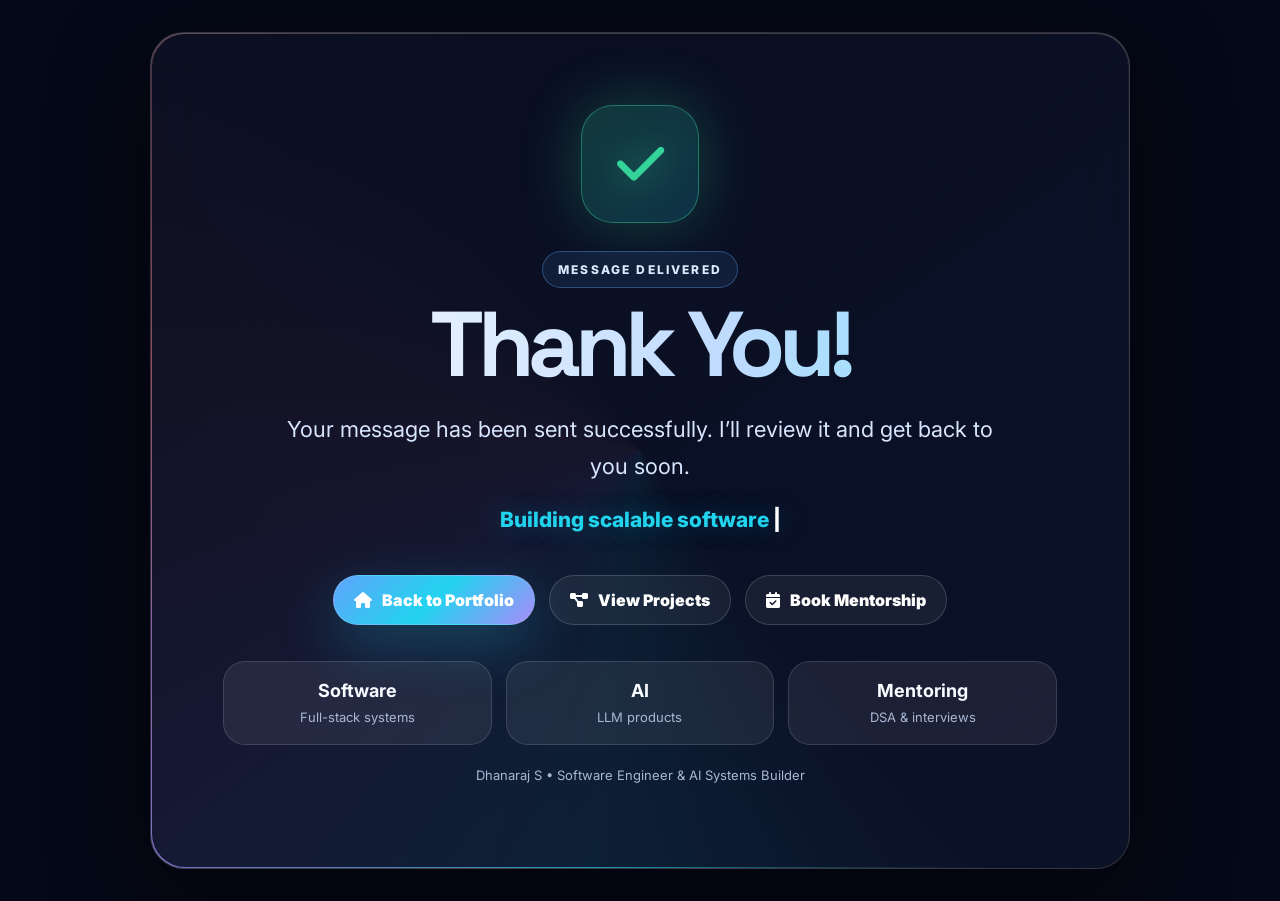
==== thankyou.html @ f724cb5c "Add files via upload" ====
<!DOCTYPE html>
<html lang="en">
<head>
  <meta charset="UTF-8" />
  <meta name="viewport" content="width=device-width, initial-scale=1.0" />
  <title>Message Sent | Dhanaraj S</title>
  <link rel="icon" href="favicon.ico" />
  <link rel="preconnect" href="https://fonts.googleapis.com" />
  <link rel="preconnect" href="https://fonts.gstatic.com" crossorigin />
  <link href="https://fonts.googleapis.com/css2?family=Inter:wght@400;500;600;700;800;900&family=Space+Grotesk:wght@600;700&display=swap" rel="stylesheet" />
  <link rel="stylesheet" href="https://cdnjs.cloudflare.com/ajax/libs/font-awesome/6.1.2/css/all.min.css" />
  <style>
    :root{
      --bg:#050816;
      --panel:rgba(13,18,39,.68);
      --line:rgba(255,255,255,.13);
      --text:#f8fbff;
      --muted:#aab7d4;
      --cyan:#22d3ee;
      --blue:#60a5fa;
      --violet:#a78bfa;
      --pink:#fb7185;
      --green:#34d399;
    }
    *{box-sizing:border-box}
    html,body{min-height:100%;margin:0;font-family:Inter,system-ui,-apple-system,Segoe UI,sans-serif;background:var(--bg);color:var(--text);overflow-x:hidden}
    body:before{content:"";position:fixed;inset:0;background:
      radial-gradient(circle at 12% 18%, rgba(34,211,238,.24), transparent 28%),
      radial-gradient(circle at 82% 16%, rgba(167,139,250,.23), transparent 30%),
      radial-gradient(circle at 50% 88%, rgba(251,113,133,.15), transparent 35%),
      linear-gradient(135deg,#050816 0%,#081022 46%,#120a2b 100%);z-index:-4}
    body:after{content:"";position:fixed;inset:0;pointer-events:none;opacity:.28;background-image:linear-gradient(rgba(255,255,255,.04) 1px,transparent 1px),linear-gradient(90deg,rgba(255,255,255,.04) 1px,transparent 1px);background-size:44px 44px;mask-image:radial-gradient(circle at center, black, transparent 74%);z-index:-3}
    .orb{position:fixed;border-radius:999px;filter:blur(4px);opacity:.8;z-index:-2;animation:drift 10s ease-in-out infinite alternate}
    .orb.one{width:270px;height:270px;left:-80px;top:10%;background:radial-gradient(circle,#22d3ee,transparent 65%)}
    .orb.two{width:320px;height:320px;right:-110px;top:20%;background:radial-gradient(circle,#a78bfa,transparent 65%);animation-delay:-3s}
    .orb.three{width:240px;height:240px;left:35%;bottom:-100px;background:radial-gradient(circle,#fb7185,transparent 65%);animation-delay:-6s}
    @keyframes drift{to{transform:translate3d(28px,-34px,0) scale(1.08)}}
    .wrap{min-height:100vh;display:grid;place-items:center;padding:32px 18px;position:relative}
    .card{width:min(980px,100%);position:relative;padding:clamp(28px,6vw,72px);border:1px solid var(--line);border-radius:34px;background:linear-gradient(145deg,rgba(255,255,255,.11),rgba(255,255,255,.045));box-shadow:0 30px 100px rgba(0,0,0,.48), inset 0 1px 0 rgba(255,255,255,.15);backdrop-filter:blur(22px);overflow:hidden;isolation:isolate}
    .card:before{content:"";position:absolute;inset:-2px;background:conic-gradient(from 140deg, transparent, rgba(34,211,238,.7), rgba(167,139,250,.74), rgba(251,113,133,.55), transparent 52%);z-index:-2;animation:spin 8s linear infinite}
    .card:after{content:"";position:absolute;inset:1px;border-radius:33px;background:linear-gradient(145deg,rgba(8,13,31,.94),rgba(11,18,42,.87));z-index:-1}
    @keyframes spin{to{transform:rotate(360deg)}}
    .success-icon{width:118px;height:118px;border-radius:32px;margin:0 auto 28px;display:grid;place-items:center;background:linear-gradient(135deg,rgba(52,211,153,.22),rgba(34,211,238,.18));border:1px solid rgba(52,211,153,.42);box-shadow:0 0 60px rgba(52,211,153,.28);animation:pop 900ms cubic-bezier(.2,1.4,.2,1), pulse 2.2s ease-in-out infinite 1s}
    .success-icon i{font-size:54px;color:var(--green);filter:drop-shadow(0 0 18px rgba(52,211,153,.65))}
    @keyframes pop{0%{transform:scale(.4) rotate(-18deg);opacity:0}100%{transform:scale(1) rotate(0);opacity:1}}
    @keyframes pulse{50%{transform:translateY(-6px) scale(1.04)}}
    .eyebrow{text-align:center;display:block;margin:0 auto 14px;width:max-content;max-width:100%;padding:10px 15px;border-radius:999px;border:1px solid rgba(96,165,250,.35);background:rgba(96,165,250,.1);color:#dbeafe;font-weight:800;font-size:12px;letter-spacing:.18em;text-transform:uppercase}
    h1{font-family:"Space Grotesk",Inter,sans-serif;text-align:center;font-size:clamp(42px,8vw,92px);line-height:.92;margin:0;letter-spacing:-.07em;background:linear-gradient(90deg,#fff,#bfdbfe,#67e8f9,#c4b5fd,#fff);-webkit-background-clip:text;background-clip:text;color:transparent;background-size:240% auto;animation:shine 5s linear infinite}
    @keyframes shine{to{background-position:240% center}}
    .lead{max-width:720px;margin:24px auto 0;text-align:center;font-size:clamp(17px,2.5vw,22px);line-height:1.7;color:#d7e5ff}
    .typing{height:34px;margin:22px auto 0;text-align:center;color:var(--cyan);font-weight:800;font-size:clamp(15px,2.4vw,21px);text-shadow:0 0 28px rgba(34,211,238,.34)}
    .cursor{display:inline-block;margin-left:4px;color:#fff;animation:blink .85s steps(2,end) infinite}@keyframes blink{50%{opacity:0}}
    .actions{display:flex;gap:14px;justify-content:center;flex-wrap:wrap;margin-top:34px}
    .btn{position:relative;display:inline-flex;align-items:center;gap:10px;padding:14px 20px;border-radius:999px;text-decoration:none;font-weight:900;color:#fff;border:1px solid rgba(255,255,255,.16);transition:transform .25s ease,box-shadow .25s ease,background .25s ease;overflow:hidden}
    .btn.primary{background:linear-gradient(135deg,var(--blue),var(--cyan),var(--violet));box-shadow:0 20px 55px rgba(34,211,238,.25)}
    .btn.ghost{background:rgba(255,255,255,.06)}
    .btn:hover{transform:translateY(-4px);box-shadow:0 24px 70px rgba(96,165,250,.26)}
    .mini-grid{display:grid;grid-template-columns:repeat(3,1fr);gap:14px;margin-top:36px}
    .mini{padding:18px;border-radius:22px;background:rgba(255,255,255,.07);border:1px solid var(--line);text-align:center;animation:float 4s ease-in-out infinite}
    .mini:nth-child(2){animation-delay:-1.2s}.mini:nth-child(3){animation-delay:-2.4s}@keyframes float{50%{transform:translateY(-9px)}}
    .mini b{display:block;font-size:18px;margin-bottom:5px}.mini span{color:var(--muted);font-size:13px}
    .confetti{position:fixed;top:-16px;width:10px;height:18px;border-radius:4px;opacity:.9;animation:fall linear forwards;z-index:4}@keyframes fall{to{transform:translate3d(var(--x),110vh,0) rotate(720deg);opacity:.1}}
    .footer-note{text-align:center;color:var(--muted);font-size:13px;margin-top:22px}
    @media(max-width:640px){.wrap{padding:18px 12px}.card{border-radius:26px;padding:28px 18px;backdrop-filter:blur(12px)}.success-icon{width:92px;height:92px;border-radius:25px}.success-icon i{font-size:42px}.mini-grid{grid-template-columns:1fr}.btn{width:100%;justify-content:center}.orb{filter:blur(10px);opacity:.45}}
    @media(prefers-reduced-motion:reduce){*,*:before,*:after{animation:none!important;transition:none!important}}
  </style>
</head>
<body>
  <div class="orb one"></div><div class="orb two"></div><div class="orb three"></div>
  <main class="wrap">
    <section class="card" aria-label="Message sent confirmation">
      <div class="success-icon"><i class="fa-solid fa-check"></i></div>
      <p class="eyebrow">Message delivered</p>
      <h1>Thank You!</h1>
      <p class="lead">Your message has been sent successfully. I’ll review it and get back to you soon.</p>
      <div class="typing"><span id="thankType">Connecting ideas to engineering outcomes</span><span class="cursor">|</span></div>
      <div class="actions">
        <a class="btn primary" href="index.html#home"><i class="fa-solid fa-house"></i> Back to Portfolio</a>
        <a class="btn ghost" href="index.html#projects"><i class="fa-solid fa-diagram-project"></i> View Projects</a>
        <a class="btn ghost" href="https://topmate.io/dhanaraj_sujatha10/"><i class="fa-solid fa-calendar-check"></i> Book Mentorship</a>
      </div>
      <div class="mini-grid">
        <div class="mini"><b>Software</b><span>Full-stack systems</span></div>
        <div class="mini"><b>AI</b><span>LLM products</span></div>
        <div class="mini"><b>Mentoring</b><span>DSA & interviews</span></div>
      </div>
      <p class="footer-note">Dhanaraj S • Software Engineer & AI Systems Builder</p>
    </section>
  </main>
  <script>
    const words=["Building scalable software","Designing AI products","Creating developer tools","Solving real-world problems","Mentoring future engineers"];
    const el=document.getElementById('thankType');let wi=0,ci=0,del=false;
    function type(){const w=words[wi];el.textContent=w.slice(0,ci);if(!del&&ci<w.length)ci++;else if(!del){del=true;setTimeout(type,1200);return}else if(ci>0)ci--;else{del=false;wi=(wi+1)%words.length}setTimeout(type,del?38:70)}type();
    const colors=['#22d3ee','#60a5fa','#a78bfa','#fb7185','#34d399','#fbbf24'];
    for(let i=0;i<72;i++){const c=document.createElement('i');c.className='confetti';c.style.left=Math.random()*100+'vw';c.style.background=colors[i%colors.length];c.style.setProperty('--x',(Math.random()*220-110)+'px');c.style.animationDuration=(2.4+Math.random()*3.2)+'s';c.style.animationDelay=(Math.random()*1.2)+'s';document.body.appendChild(c);setTimeout(()=>c.remove(),7000)}
  </script>
</body>
</html>
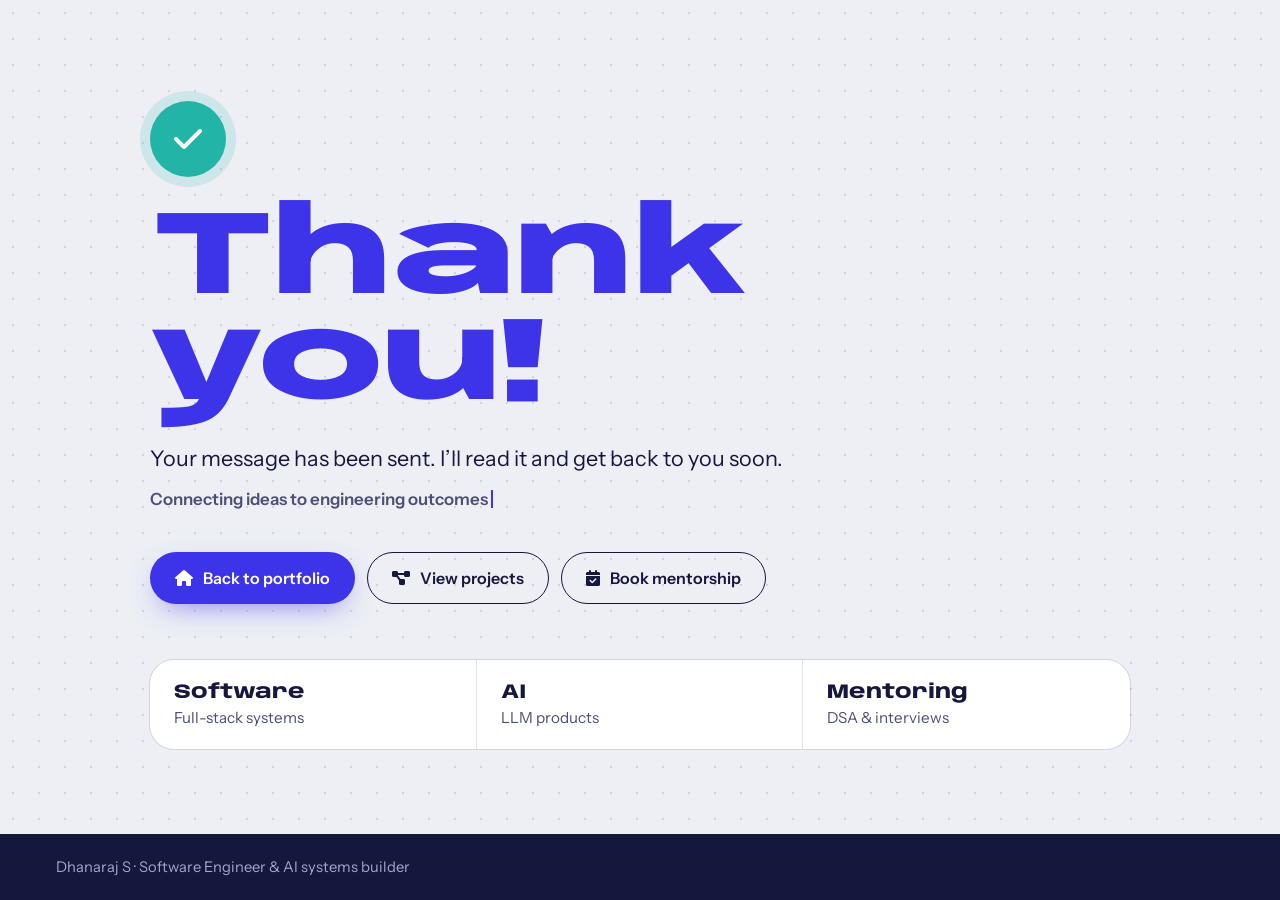
==== commit 02ac86a1: "Add files via upload" ====
--- a/thankyou.html
+++ b/thankyou.html
@@ -3,96 +3,107 @@
 <head>
   <meta charset="UTF-8" />
   <meta name="viewport" content="width=device-width, initial-scale=1.0" />
-  <title>Message Sent | Dhanaraj S</title>
+  <title>Message sent | Dhanaraj S</title>
+  <meta name="theme-color" content="#3D33E8" />
   <link rel="icon" href="favicon.ico" />
   <link rel="preconnect" href="https://fonts.googleapis.com" />
   <link rel="preconnect" href="https://fonts.gstatic.com" crossorigin />
-  <link href="https://fonts.googleapis.com/css2?family=Inter:wght@400;500;600;700;800;900&family=Space+Grotesk:wght@600;700&display=swap" rel="stylesheet" />
-  <link rel="stylesheet" href="https://cdnjs.cloudflare.com/ajax/libs/font-awesome/6.1.2/css/all.min.css" />
+  <link href="https://fonts.googleapis.com/css2?family=Anybody:wdth,wght@50..150,300..900&family=Instrument+Sans:wdth,wght@75..100,400..700&display=swap" rel="stylesheet" />
+  <link rel="stylesheet" href="https://cdnjs.cloudflare.com/ajax/libs/font-awesome/6.5.1/css/all.min.css" />
   <style>
     :root{
-      --bg:#050816;
-      --panel:rgba(13,18,39,.68);
-      --line:rgba(255,255,255,.13);
-      --text:#f8fbff;
-      --muted:#aab7d4;
-      --cyan:#22d3ee;
-      --blue:#60a5fa;
-      --violet:#a78bfa;
-      --pink:#fb7185;
-      --green:#34d399;
+      --paper:#EDEFF5;--surface:#fff;--ink:#15173D;--ink-soft:#4A4F73;--hair:rgba(21,23,61,.12);
+      --cobalt:#3D33E8;--cobalt-dk:#2B22C4;--tide:#22B5A7;--sun:#F5B82E;--buoy:#F0453A;
+      --font-d:"Anybody","Arial Black","Helvetica Neue",sans-serif;
+      --font-b:"Instrument Sans","Helvetica Neue",Arial,sans-serif;
+      --ease-out:cubic-bezier(.16,1,.3,1);
     }
-    *{box-sizing:border-box}
-    html,body{min-height:100%;margin:0;font-family:Inter,system-ui,-apple-system,Segoe UI,sans-serif;background:var(--bg);color:var(--text);overflow-x:hidden}
-    body:before{content:"";position:fixed;inset:0;background:
-      radial-gradient(circle at 12% 18%, rgba(34,211,238,.24), transparent 28%),
-      radial-gradient(circle at 82% 16%, rgba(167,139,250,.23), transparent 30%),
-      radial-gradient(circle at 50% 88%, rgba(251,113,133,.15), transparent 35%),
-      linear-gradient(135deg,#050816 0%,#081022 46%,#120a2b 100%);z-index:-4}
-    body:after{content:"";position:fixed;inset:0;pointer-events:none;opacity:.28;background-image:linear-gradient(rgba(255,255,255,.04) 1px,transparent 1px),linear-gradient(90deg,rgba(255,255,255,.04) 1px,transparent 1px);background-size:44px 44px;mask-image:radial-gradient(circle at center, black, transparent 74%);z-index:-3}
-    .orb{position:fixed;border-radius:999px;filter:blur(4px);opacity:.8;z-index:-2;animation:drift 10s ease-in-out infinite alternate}
-    .orb.one{width:270px;height:270px;left:-80px;top:10%;background:radial-gradient(circle,#22d3ee,transparent 65%)}
-    .orb.two{width:320px;height:320px;right:-110px;top:20%;background:radial-gradient(circle,#a78bfa,transparent 65%);animation-delay:-3s}
-    .orb.three{width:240px;height:240px;left:35%;bottom:-100px;background:radial-gradient(circle,#fb7185,transparent 65%);animation-delay:-6s}
-    @keyframes drift{to{transform:translate3d(28px,-34px,0) scale(1.08)}}
-    .wrap{min-height:100vh;display:grid;place-items:center;padding:32px 18px;position:relative}
-    .card{width:min(980px,100%);position:relative;padding:clamp(28px,6vw,72px);border:1px solid var(--line);border-radius:34px;background:linear-gradient(145deg,rgba(255,255,255,.11),rgba(255,255,255,.045));box-shadow:0 30px 100px rgba(0,0,0,.48), inset 0 1px 0 rgba(255,255,255,.15);backdrop-filter:blur(22px);overflow:hidden;isolation:isolate}
-    .card:before{content:"";position:absolute;inset:-2px;background:conic-gradient(from 140deg, transparent, rgba(34,211,238,.7), rgba(167,139,250,.74), rgba(251,113,133,.55), transparent 52%);z-index:-2;animation:spin 8s linear infinite}
-    .card:after{content:"";position:absolute;inset:1px;border-radius:33px;background:linear-gradient(145deg,rgba(8,13,31,.94),rgba(11,18,42,.87));z-index:-1}
-    @keyframes spin{to{transform:rotate(360deg)}}
-    .success-icon{width:118px;height:118px;border-radius:32px;margin:0 auto 28px;display:grid;place-items:center;background:linear-gradient(135deg,rgba(52,211,153,.22),rgba(34,211,238,.18));border:1px solid rgba(52,211,153,.42);box-shadow:0 0 60px rgba(52,211,153,.28);animation:pop 900ms cubic-bezier(.2,1.4,.2,1), pulse 2.2s ease-in-out infinite 1s}
-    .success-icon i{font-size:54px;color:var(--green);filter:drop-shadow(0 0 18px rgba(52,211,153,.65))}
-    @keyframes pop{0%{transform:scale(.4) rotate(-18deg);opacity:0}100%{transform:scale(1) rotate(0);opacity:1}}
-    @keyframes pulse{50%{transform:translateY(-6px) scale(1.04)}}
-    .eyebrow{text-align:center;display:block;margin:0 auto 14px;width:max-content;max-width:100%;padding:10px 15px;border-radius:999px;border:1px solid rgba(96,165,250,.35);background:rgba(96,165,250,.1);color:#dbeafe;font-weight:800;font-size:12px;letter-spacing:.18em;text-transform:uppercase}
-    h1{font-family:"Space Grotesk",Inter,sans-serif;text-align:center;font-size:clamp(42px,8vw,92px);line-height:.92;margin:0;letter-spacing:-.07em;background:linear-gradient(90deg,#fff,#bfdbfe,#67e8f9,#c4b5fd,#fff);-webkit-background-clip:text;background-clip:text;color:transparent;background-size:240% auto;animation:shine 5s linear infinite}
-    @keyframes shine{to{background-position:240% center}}
-    .lead{max-width:720px;margin:24px auto 0;text-align:center;font-size:clamp(17px,2.5vw,22px);line-height:1.7;color:#d7e5ff}
-    .typing{height:34px;margin:22px auto 0;text-align:center;color:var(--cyan);font-weight:800;font-size:clamp(15px,2.4vw,21px);text-shadow:0 0 28px rgba(34,211,238,.34)}
-    .cursor{display:inline-block;margin-left:4px;color:#fff;animation:blink .85s steps(2,end) infinite}@keyframes blink{50%{opacity:0}}
-    .actions{display:flex;gap:14px;justify-content:center;flex-wrap:wrap;margin-top:34px}
-    .btn{position:relative;display:inline-flex;align-items:center;gap:10px;padding:14px 20px;border-radius:999px;text-decoration:none;font-weight:900;color:#fff;border:1px solid rgba(255,255,255,.16);transition:transform .25s ease,box-shadow .25s ease,background .25s ease;overflow:hidden}
-    .btn.primary{background:linear-gradient(135deg,var(--blue),var(--cyan),var(--violet));box-shadow:0 20px 55px rgba(34,211,238,.25)}
-    .btn.ghost{background:rgba(255,255,255,.06)}
-    .btn:hover{transform:translateY(-4px);box-shadow:0 24px 70px rgba(96,165,250,.26)}
-    .mini-grid{display:grid;grid-template-columns:repeat(3,1fr);gap:14px;margin-top:36px}
-    .mini{padding:18px;border-radius:22px;background:rgba(255,255,255,.07);border:1px solid var(--line);text-align:center;animation:float 4s ease-in-out infinite}
-    .mini:nth-child(2){animation-delay:-1.2s}.mini:nth-child(3){animation-delay:-2.4s}@keyframes float{50%{transform:translateY(-9px)}}
-    .mini b{display:block;font-size:18px;margin-bottom:5px}.mini span{color:var(--muted);font-size:13px}
-    .confetti{position:fixed;top:-16px;width:10px;height:18px;border-radius:4px;opacity:.9;animation:fall linear forwards;z-index:4}@keyframes fall{to{transform:translate3d(var(--x),110vh,0) rotate(720deg);opacity:.1}}
-    .footer-note{text-align:center;color:var(--muted);font-size:13px;margin-top:22px}
-    @media(max-width:640px){.wrap{padding:18px 12px}.card{border-radius:26px;padding:28px 18px;backdrop-filter:blur(12px)}.success-icon{width:92px;height:92px;border-radius:25px}.success-icon i{font-size:42px}.mini-grid{grid-template-columns:1fr}.btn{width:100%;justify-content:center}.orb{filter:blur(10px);opacity:.45}}
-    @media(prefers-reduced-motion:reduce){*,*:before,*:after{animation:none!important;transition:none!important}}
+    *,*::before,*::after{margin:0;padding:0;box-sizing:border-box}
+    html,body{min-height:100%}
+    body{font-family:var(--font-b);color:var(--ink);background:var(--paper);overflow-x:hidden;-webkit-font-smoothing:antialiased;
+      background-image:radial-gradient(rgba(21,23,61,.13) 1px, transparent 1.2px);background-size:26px 26px}
+    a{color:inherit;text-decoration:none}
+    :focus-visible{outline:3px solid var(--cobalt);outline-offset:3px;border-radius:6px}
+    .wrap{min-height:100svh;display:grid;grid-template-rows:1fr auto;padding:clamp(28px,6vw,64px) clamp(20px,5vw,56px) 0}
+    .card{align-self:center;width:min(980px,100%);margin:0 auto}
+    .check{width:76px;height:76px;border-radius:50%;display:grid;place-items:center;background:var(--tide);color:#fff;font-size:32px;
+      box-shadow:0 0 0 10px rgba(34,181,167,.16);animation:pop .8s var(--ease-out) both}
+    @keyframes pop{from{transform:scale(.3);opacity:0}}
+    h1{font-family:var(--font-d);font-weight:850;font-stretch:150%;font-size:clamp(3rem,10vw,7.4rem);line-height:.9;letter-spacing:-.04em;color:var(--cobalt);margin:30px 0 22px}
+    .lead{font-size:clamp(1.1rem,2.2vw,1.35rem);line-height:1.55;max-width:46ch}
+    .typing{margin-top:14px;min-height:1.6em;font-weight:600;color:var(--ink-soft);font-size:1.05rem}
+    .cursor{display:inline-block;width:2px;height:1.05em;margin-left:3px;background:var(--cobalt);vertical-align:-.15em;animation:blink 1s steps(2,end) infinite}
+    @keyframes blink{50%{opacity:0}}
+    .actions{display:flex;flex-wrap:wrap;gap:12px;margin-top:36px}
+    .btn{display:inline-flex;align-items:center;gap:10px;min-height:52px;padding:0 24px;border-radius:999px;font-weight:600;border:1.5px solid transparent;transition:background .2s,color .2s,border-color .2s}
+    .btn.primary{background:var(--cobalt);color:#fff;box-shadow:0 10px 30px -12px rgba(61,51,232,.7)}
+    .btn.primary:hover{background:var(--cobalt-dk)}
+    .btn.ghost{border-color:var(--ink)}
+    .btn.ghost:hover{background:var(--ink);color:var(--paper)}
+    .mini-grid{display:grid;grid-template-columns:repeat(3,minmax(0,1fr));margin-top:56px;background:var(--surface);border-radius:24px;box-shadow:0 0 0 1px var(--hair);overflow:hidden}
+    .mini{padding:22px 24px;border-right:1px solid var(--hair)}
+    .mini:last-child{border-right:0}
+    .mini b{display:block;font-family:var(--font-d);font-weight:760;font-stretch:120%;font-size:1.25rem;margin-bottom:4px}
+    .mini span{color:var(--ink-soft);font-size:.95rem}
+    .footer-note{margin:48px -56px 0;padding:24px 56px;background:var(--ink);color:#A3A7CB;font-size:.92rem}
+    .confetti{position:fixed;top:-16px;width:9px;height:16px;border-radius:3px;opacity:.95;animation:fall linear forwards;z-index:4;pointer-events:none}
+    @keyframes fall{to{transform:translate3d(var(--x),110vh,0) rotate(720deg);opacity:.1}}
+    @media(max-width:640px){
+      .mini-grid{grid-template-columns:1fr}
+      .mini{border-right:0;border-bottom:1px solid var(--hair)}
+      .mini:last-child{border-bottom:0}
+      .btn{flex:1 1 100%;justify-content:center}
+      .footer-note{margin:40px -20px 0;padding:20px}
+    }
+    @media(prefers-reduced-motion:reduce){*,*::before,*::after{animation:none!important;transition:none!important}}
   </style>
 </head>
 <body>
-  <div class="orb one"></div><div class="orb two"></div><div class="orb three"></div>
   <main class="wrap">
     <section class="card" aria-label="Message sent confirmation">
-      <div class="success-icon"><i class="fa-solid fa-check"></i></div>
-      <p class="eyebrow">Message delivered</p>
-      <h1>Thank You!</h1>
-      <p class="lead">Your message has been sent successfully. I’ll review it and get back to you soon.</p>
-      <div class="typing"><span id="thankType">Connecting ideas to engineering outcomes</span><span class="cursor">|</span></div>
+      <div class="check" aria-hidden="true"><i class="fa-solid fa-check"></i></div>
+      <h1>Thank you!</h1>
+      <p class="lead">Your message has been sent. I’ll read it and get back to you soon.</p>
+      <p class="typing"><span id="thankType">Connecting ideas to engineering outcomes</span><span class="cursor" aria-hidden="true"></span></p>
       <div class="actions">
-        <a class="btn primary" href="index.html#home"><i class="fa-solid fa-house"></i> Back to Portfolio</a>
-        <a class="btn ghost" href="index.html#projects"><i class="fa-solid fa-diagram-project"></i> View Projects</a>
-        <a class="btn ghost" href="https://topmate.io/dhanaraj_sujatha10/"><i class="fa-solid fa-calendar-check"></i> Book Mentorship</a>
+        <a class="btn primary" href="index.html#home"><i class="fa-solid fa-house"></i> Back to portfolio</a>
+        <a class="btn ghost" href="index.html#projects"><i class="fa-solid fa-diagram-project"></i> View projects</a>
+        <a class="btn ghost" href="https://topmate.io/dhanaraj_sujatha10/"><i class="fa-solid fa-calendar-check"></i> Book mentorship</a>
       </div>
       <div class="mini-grid">
         <div class="mini"><b>Software</b><span>Full-stack systems</span></div>
         <div class="mini"><b>AI</b><span>LLM products</span></div>
-        <div class="mini"><b>Mentoring</b><span>DSA & interviews</span></div>
+        <div class="mini"><b>Mentoring</b><span>DSA &amp; interviews</span></div>
       </div>
-      <p class="footer-note">Dhanaraj S • Software Engineer & AI Systems Builder</p>
     </section>
+    <p class="footer-note">Dhanaraj S · Software Engineer &amp; AI systems builder</p>
   </main>
   <script>
-    const words=["Building scalable software","Designing AI products","Creating developer tools","Solving real-world problems","Mentoring future engineers"];
-    const el=document.getElementById('thankType');let wi=0,ci=0,del=false;
-    function type(){const w=words[wi];el.textContent=w.slice(0,ci);if(!del&&ci<w.length)ci++;else if(!del){del=true;setTimeout(type,1200);return}else if(ci>0)ci--;else{del=false;wi=(wi+1)%words.length}setTimeout(type,del?38:70)}type();
-    const colors=['#22d3ee','#60a5fa','#a78bfa','#fb7185','#34d399','#fbbf24'];
-    for(let i=0;i<72;i++){const c=document.createElement('i');c.className='confetti';c.style.left=Math.random()*100+'vw';c.style.background=colors[i%colors.length];c.style.setProperty('--x',(Math.random()*220-110)+'px');c.style.animationDuration=(2.4+Math.random()*3.2)+'s';c.style.animationDelay=(Math.random()*1.2)+'s';document.body.appendChild(c);setTimeout(()=>c.remove(),7000)}
+    (() => {
+      const reduced = matchMedia("(prefers-reduced-motion: reduce)").matches;
+      const words = ["Building scalable software","Designing AI products","Creating developer tools","Solving real-world problems","Mentoring future engineers"];
+      const el = document.getElementById("thankType");
+      let wi = 0, ci = 0, del = false;
+      function type(){
+        const w = words[wi]; el.textContent = w.slice(0, ci);
+        if (!del && ci < w.length) ci++;
+        else if (!del) { del = true; setTimeout(type, 1200); return; }
+        else if (ci > 0) ci--;
+        else { del = false; wi = (wi + 1) % words.length; }
+        setTimeout(type, del ? 38 : 70);
+      }
+      if (!reduced) setTimeout(type, 1400);
+      if (reduced) return;
+      const colors = ["#3D33E8","#22B5A7","#F5B82E","#F0453A","#15173D","#8F88FF"];
+      for (let i = 0; i < 72; i++) {
+        const c = document.createElement("i"); c.className = "confetti";
+        c.style.left = Math.random() * 100 + "vw"; c.style.background = colors[i % colors.length];
+        c.style.setProperty("--x", (Math.random() * 220 - 110) + "px");
+        c.style.animationDuration = (2.4 + Math.random() * 3.2) + "s";
+        c.style.animationDelay = (Math.random() * 1.2) + "s";
+        document.body.appendChild(c); setTimeout(() => c.remove(), 7000);
+      }
+    })();
   </script>
 </body>
 </html>
